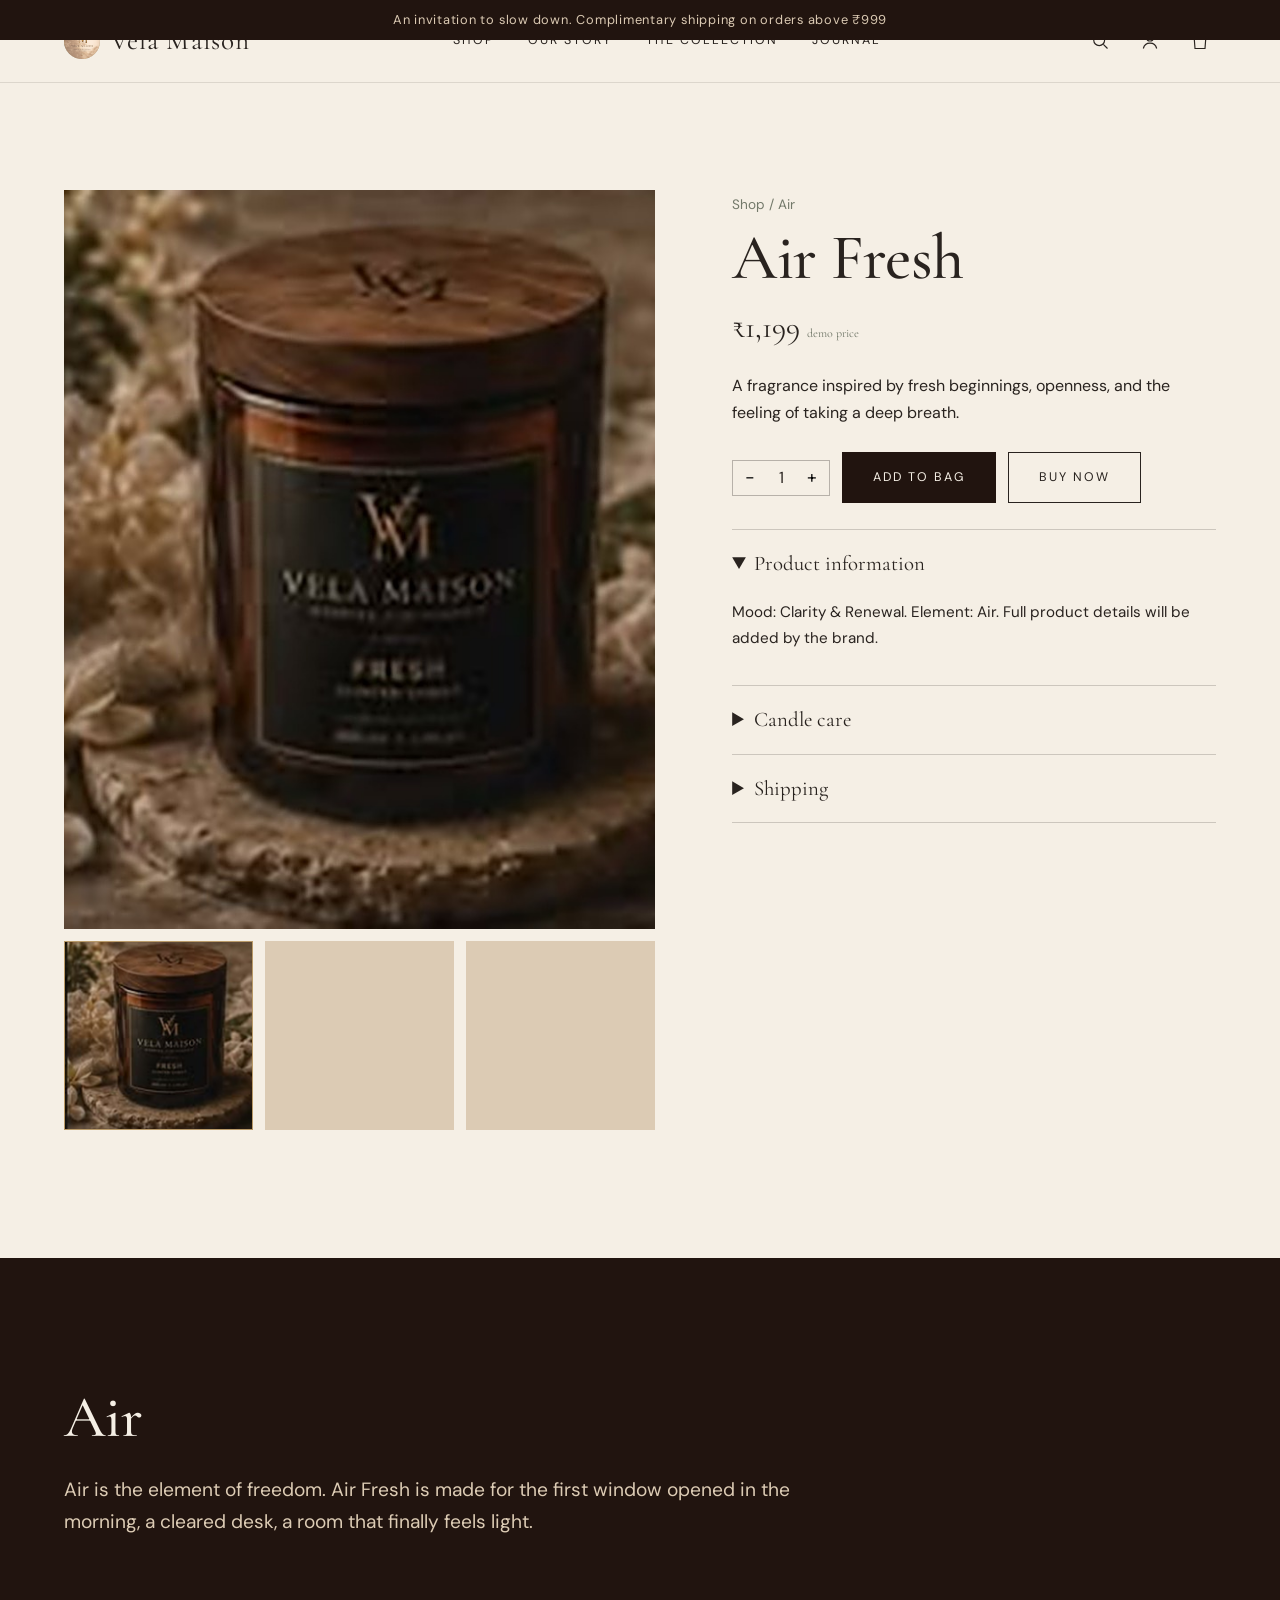
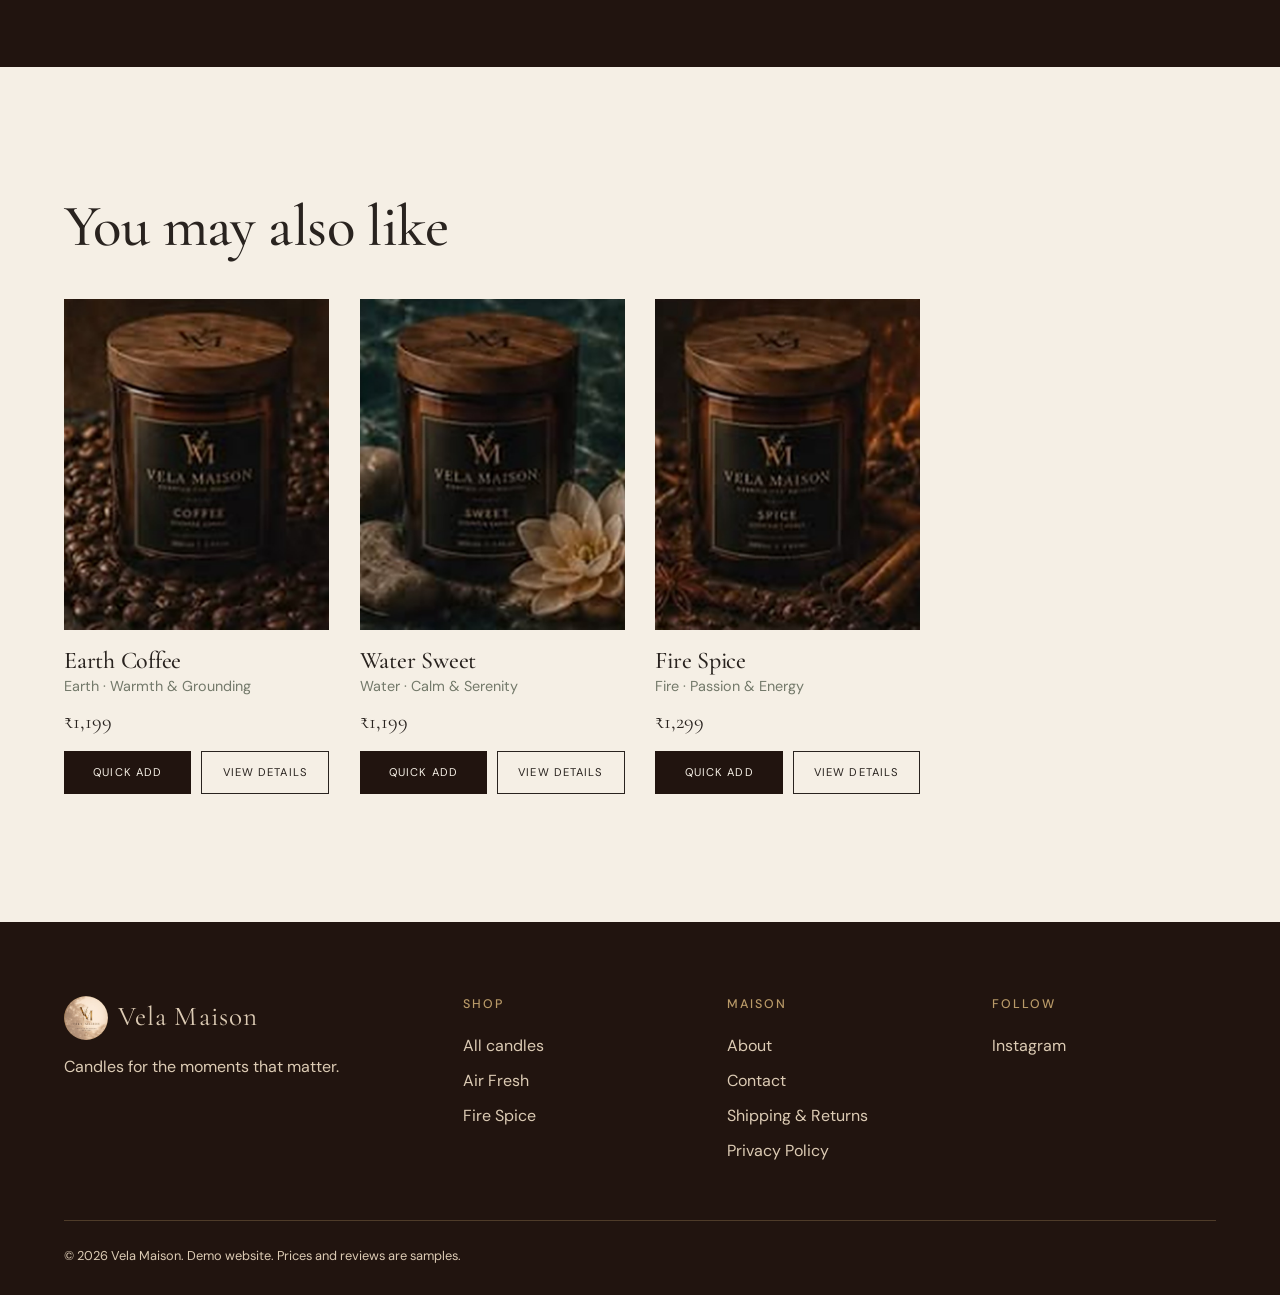
==== product.html @ 2ea5ef2b "Replace with new multi-page Vela Maison store" ====
<!doctype html><html lang="en"><head><title>Product | Vela Maison</title><meta name="description" content="Vela Maison scented candle."><meta charset="utf-8"><meta name="viewport" content="width=device-width,initial-scale=1"><link rel="preconnect" href="https://fonts.googleapis.com"><link rel="preconnect" href="https://fonts.gstatic.com" crossorigin><link href="https://fonts.googleapis.com/css2?family=Cormorant+Garamond:ital,wght@0,400;0,500;0,600;1,400&family=DM+Sans:wght@400;500&display=swap" rel="stylesheet"><link rel="icon" href="assets/images/favicon.png"><link rel="stylesheet" href="assets/css/style.css"></head>
<body><main><section class="wrap" style="padding-top:0"><div class="pdp" id="pdp"></div></section><section class="wrap dark"><div id="pStory"></div></section><section class="wrap"><h2 style="margin-bottom:40px">You may also like</h2><div class="grid" id="related" style="grid-template-columns:repeat(auto-fill,minmax(240px,1fr))"></div></section></main><script src="assets/js/cart.js"></script><script src="assets/js/main.js"></script></body></html>
---- assets/css/style.css ----
:root{--esp:#21140F;--ivory:#F5EFE5;--gold:#B99A68;--beige:#DCCBB4;--char:#29231F;--sage:#73796A;--serif:'Cormorant Garamond',Georgia,serif;--sans:'DM Sans',system-ui,sans-serif;--pad:clamp(20px,5vw,72px)}
*{box-sizing:border-box;margin:0}html{scroll-behavior:smooth}
body{font:16px/1.7 var(--sans);color:var(--char);background:var(--ivory);overflow-x:hidden}
img{max-width:100%;display:block}a{color:inherit;text-decoration:none}button{font:inherit;cursor:pointer}
:focus-visible{outline:2px solid var(--gold);outline-offset:3px}
h1,h2,h3{font-family:var(--serif);font-weight:500;line-height:1.08;letter-spacing:-.01em}
h1{font-size:clamp(2.8rem,7vw,6rem)}h2{font-size:clamp(2.2rem,4.6vw,3.8rem)}h3{font-size:1.6rem}
p{max-width:60ch}.wrap{padding:clamp(64px,10vw,136px) var(--pad)}
.dark{background:var(--esp);color:var(--ivory)}.dark p{color:var(--beige)}.sand{background:#EBE2D3}
.ann{background:var(--esp);color:var(--beige);text-align:center;font-size:.8rem;letter-spacing:.06em;padding:9px 12px;position:relative;z-index:60}
header{position:fixed;top:36px;left:0;right:0;z-index:50;transition:background .4s,color .4s;color:var(--char)}
header.solid{background:var(--ivory);box-shadow:0 1px 0 rgba(41,35,31,.12);top:0}
.over header:not(.solid){color:var(--ivory)}
.bar{display:flex;align-items:center;justify-content:space-between;padding:18px var(--pad)}
.logo{font-family:var(--serif);font-size:1.7rem;letter-spacing:.04em}
nav.main{display:flex;gap:34px;font-size:.78rem;letter-spacing:.16em;text-transform:uppercase}
nav.main a{padding:4px 0;border-bottom:1px solid transparent;transition:border-color .3s}nav.main a:hover{border-color:currentColor}
.icons{display:flex;gap:18px;align-items:center}.ib{background:none;border:0;color:inherit;position:relative;padding:6px;display:grid}
.ib svg{width:20px;height:20px;stroke:currentColor;fill:none;stroke-width:1.4}
.count{position:absolute;top:-2px;right:-4px;background:var(--gold);color:var(--esp);font-size:.65rem;min-width:16px;height:16px;border-radius:8px;display:grid;place-items:center}
.count[hidden]{display:none}.burger{display:none}
.ph{position:relative;background:var(--beige) center/cover no-repeat;overflow:hidden;display:grid;place-items:center;color:var(--char);font-size:.78rem;text-align:center;padding:12px}
.ph::after{content:'Image needed: ' attr(data-src);opacity:.7;border:1px dashed rgba(41,35,31,.4);padding:6px 10px;max-width:90%;word-break:break-all}
.ph.has::after{display:none}.dark .ph{background-color:#3a261c;color:var(--beige)}.dark .ph::after{border-color:rgba(220,203,180,.4)}
.btn{display:inline-block;border:1px solid currentColor;background:none;color:inherit;padding:14px 30px;font-size:.78rem;letter-spacing:.16em;text-transform:uppercase;transition:background .35s,color .35s,border-color .35s;text-align:center}
.btn:hover{background:var(--esp);color:var(--ivory);border-color:var(--esp)}
.btn.fill{background:var(--esp);color:var(--ivory);border-color:var(--esp)}.btn.fill:hover{background:var(--gold);border-color:var(--gold);color:var(--esp)}
.dark .btn:hover,.hero .btn:hover{background:var(--ivory);color:var(--esp);border-color:var(--ivory)}
.dark .btn.fill,.hero .btn.fill{background:var(--gold);border-color:var(--gold);color:var(--esp)}
.btn:disabled{opacity:.4;cursor:not-allowed}
.hero{position:relative;min-height:100svh;display:flex;align-items:flex-end;color:var(--ivory);background:var(--esp)}
.hero>.ph{position:absolute;inset:0;background-color:#3a261c;color:var(--beige)}
.hero>.ph::before{content:'';position:absolute;inset:0;background:linear-gradient(to top,rgba(33,20,15,.82),rgba(33,20,15,.15) 60%)}
.hero>.ph::after{position:absolute;top:150px;right:var(--pad);border-color:rgba(220,203,180,.4)}
.hero-in{position:relative;z-index:2;padding:0 var(--pad) clamp(56px,9vw,110px);max-width:980px}
.hero p{margin:24px 0 36px;font-size:1.1rem;color:var(--beige)}.hero .btns{display:flex;gap:14px;flex-wrap:wrap}
.hero-in>*{animation:rise 1s both}.hero-in p{animation-delay:.2s}.hero-in .btns{animation-delay:.4s}
@keyframes rise{from{opacity:0;transform:translateY(22px)}}
.split{display:grid;grid-template-columns:1.1fr .9fr;gap:clamp(32px,7vw,110px);align-items:center}
.split.flip{grid-template-columns:.9fr 1.1fr}.split .ph{aspect-ratio:4/5}.split.flip .ph{order:-1}
.split h2,.split h1{margin-bottom:26px}.split p{margin-bottom:20px}.split .btn{margin-top:14px}
.head{display:flex;justify-content:space-between;align-items:end;gap:20px;margin-bottom:48px;flex-wrap:wrap}
.grid{display:grid;grid-template-columns:repeat(4,1fr);gap:clamp(16px,2.4vw,36px)}
.card .ph{aspect-ratio:4/5;transition:transform .9s}.card .imgw{overflow:hidden;display:block}.card:hover .ph{transform:scale(1.04)}
.card h3{margin-top:18px;font-size:1.5rem}.card .mood{font-size:.9rem;color:var(--sage)}.card .row{margin-top:6px}
.price{font-family:var(--serif);font-size:1.3rem}.card .acts{display:flex;gap:10px;margin-top:12px}
.card .acts .btn{flex:1;padding:11px 8px;font-size:.7rem;letter-spacing:.1em}
.demo{font-size:.78rem;color:var(--sage);margin-top:28px}
.elements{display:grid;grid-template-columns:repeat(4,1fr);gap:clamp(16px,2.4vw,32px);margin-top:56px}
.elements .ph{aspect-ratio:3/4;margin-bottom:18px}.elements h3{color:var(--gold)}.elements p{font-size:.95rem}
.mag{display:grid;grid-template-columns:1.4fr 1fr;gap:24px;margin-top:48px}
.mag .ph:nth-child(1){grid-row:span 2;min-height:560px}.mag .ph:nth-child(2),.mag .ph:nth-child(3){min-height:268px}
.quotes{display:grid;grid-template-columns:repeat(3,1fr);gap:48px;margin-top:48px}
blockquote{border-top:1px solid var(--gold);padding-top:22px;font-family:var(--serif);font-size:1.5rem;line-height:1.35}
blockquote cite{display:block;font:.85rem var(--sans);color:var(--sage);margin-top:14px}
.nl{text-align:center}.nl p,.nl h2{margin-inline:auto}.nl form{display:flex;max-width:520px;margin:34px auto 0;border-bottom:1px solid var(--gold)}
.nl input{flex:1;background:none;border:0;color:inherit;padding:14px 4px;font:inherit}.nl input:focus{outline:0}.nl button{border:0}
#nlmsg{margin:16px auto 0;color:var(--char);min-height:1.5em}
footer{background:var(--esp);color:var(--beige);padding:72px var(--pad) 28px}
.fgrid{display:grid;grid-template-columns:1.6fr repeat(3,1fr);gap:40px;padding-bottom:48px;border-bottom:1px solid rgba(185,154,104,.3)}
footer h4{font-family:var(--sans);font-size:.78rem;letter-spacing:.16em;text-transform:uppercase;color:var(--gold);margin-bottom:16px;font-weight:500}
footer li{list-style:none;margin-bottom:8px}footer ul{padding:0}footer a:hover{color:var(--ivory)}.copy{padding-top:24px;font-size:.8rem;max-width:none}
.drawer{position:fixed;top:0;right:0;bottom:0;width:min(440px,100%);background:var(--ivory);z-index:90;transform:translateX(100%);visibility:hidden;transition:transform .45s cubic-bezier(.2,.7,.2,1),visibility .45s;display:flex;flex-direction:column;box-shadow:-12px 0 40px rgba(33,20,15,.18)}
.drawer.open{transform:none;visibility:visible}.drawer.left{right:auto;left:0;transform:translateX(-100%);width:min(340px,86%)}.drawer.left.open{transform:none}
.scrim{position:fixed;inset:0;background:rgba(33,20,15,.5);z-index:80;opacity:0;pointer-events:none;transition:opacity .4s}.scrim.on{opacity:1;pointer-events:auto}
.dh{display:flex;justify-content:space-between;align-items:center;padding:24px;border-bottom:1px solid rgba(41,35,31,.15)}
.dh h3{font-size:1.7rem}.db{flex:1;overflow:auto;padding:24px}.df{padding:24px;border-top:1px solid rgba(41,35,31,.15)}
.line{display:grid;grid-template-columns:76px 1fr auto;gap:16px;padding-bottom:20px;margin-bottom:20px;border-bottom:1px solid rgba(41,35,31,.1)}
.line .ph{aspect-ratio:1;font-size:0;padding:0}.line .ph::after{display:none}.line h4{font-family:var(--serif);font-size:1.25rem;font-weight:500}
.qty{display:inline-flex;border:1px solid rgba(41,35,31,.3);align-items:center}.qty button{background:none;border:0;width:34px;height:34px;font-size:1.1rem}.qty span{min-width:28px;text-align:center}
.rm{background:none;border:0;font-size:.75rem;text-decoration:underline;color:var(--sage);display:block;margin-top:6px}
.sub{display:flex;justify-content:space-between;font-family:var(--serif);font-size:1.4rem;margin-bottom:14px}.df .btn{width:100%}
.mnav{display:flex;flex-direction:column;padding:24px;gap:18px;font-family:var(--serif);font-size:1.8rem}
.modal{position:fixed;inset:0;z-index:95;display:none;place-items:center;padding:16px}.modal.open{display:grid}
.mbox{background:var(--ivory);max-width:880px;width:100%;max-height:92vh;overflow:auto;position:relative;animation:rise .4s}
.mbox .x{position:absolute;top:10px;right:14px;z-index:3}
.qv{display:grid;grid-template-columns:1fr 1fr}.qv .ph{aspect-ratio:4/5}.qv .info{padding:44px 36px}.qv .info p{margin:14px 0 22px}
.buy{display:flex;gap:12px;flex-wrap:wrap;align-items:center;margin:26px 0}
.search{align-items:start;padding-top:12vh}.search .mbox{max-width:640px;padding:28px}.search input{width:100%;border:0;border-bottom:1px solid var(--gold);background:none;padding:12px 0;font:1.6rem var(--serif)}.search input:focus{outline:0}
.sres a{display:flex;justify-content:space-between;gap:12px;padding:14px 0;border-bottom:1px solid rgba(41,35,31,.1);font-family:var(--serif);font-size:1.3rem}
.co{padding:40px;max-width:520px}.co .note{background:#EBE2D3;padding:14px 16px;font-size:.9rem;margin:16px 0 22px;border-left:2px solid var(--gold)}
.co li{list-style:none;display:flex;justify-content:space-between;padding:8px 0;border-bottom:1px solid rgba(41,35,31,.1)}.co ul{padding:0;margin-bottom:16px}
.page-top{padding-top:170px}.filters{display:flex;gap:10px;flex-wrap:wrap;margin:28px 0 44px}
.chip{background:none;border:1px solid rgba(41,35,31,.3);padding:8px 20px;font-size:.78rem;letter-spacing:.12em;text-transform:uppercase}.chip.on{background:var(--esp);color:var(--ivory);border-color:var(--esp)}
.pdp{display:grid;grid-template-columns:1.1fr .9fr;gap:clamp(28px,6vw,90px);padding-top:150px}
.gal .ph.main{aspect-ratio:4/5}.thumbs{display:grid;grid-template-columns:repeat(3,1fr);gap:12px;margin-top:12px}.thumbs .ph{aspect-ratio:1;cursor:pointer;border:1px solid transparent;font-size:0;padding:0}.thumbs .ph::after{display:none}.thumbs .ph.on{border-color:var(--gold)}
.pdp .info h1{font-size:clamp(2.6rem,5vw,4.2rem);margin:6px 0 10px}.pdp .price{font-size:1.9rem}.pdp .info p{margin:18px 0}
details{border-top:1px solid rgba(41,35,31,.2);padding:16px 0}details:last-of-type{border-bottom:1px solid rgba(41,35,31,.2)}summary{cursor:pointer;font-family:var(--serif);font-size:1.3rem}details p{margin-top:10px;font-size:.95rem}
.crumb{font-size:.85rem;color:var(--sage)}
@media(max-width:960px){nav.main{display:none}.burger{display:grid}.grid,.elements{grid-template-columns:repeat(2,1fr)}.split,.split.flip,.pdp,.quotes,.mag,.qv{grid-template-columns:1fr}.split.flip .ph{order:0}.fgrid{grid-template-columns:1fr 1fr}.mag .ph:nth-child(n){min-height:300px;grid-row:auto}}
@media(max-width:520px){.grid{gap:14px}.card .acts{flex-direction:column}.fgrid{grid-template-columns:1fr}.bar{padding:14px 20px}.co,.qv .info{padding:28px 22px}}
@media(prefers-reduced-motion:reduce){*{animation:none!important;transition:none!important}html{scroll-behavior:auto}}
.logo{display:flex;align-items:center;gap:10px}
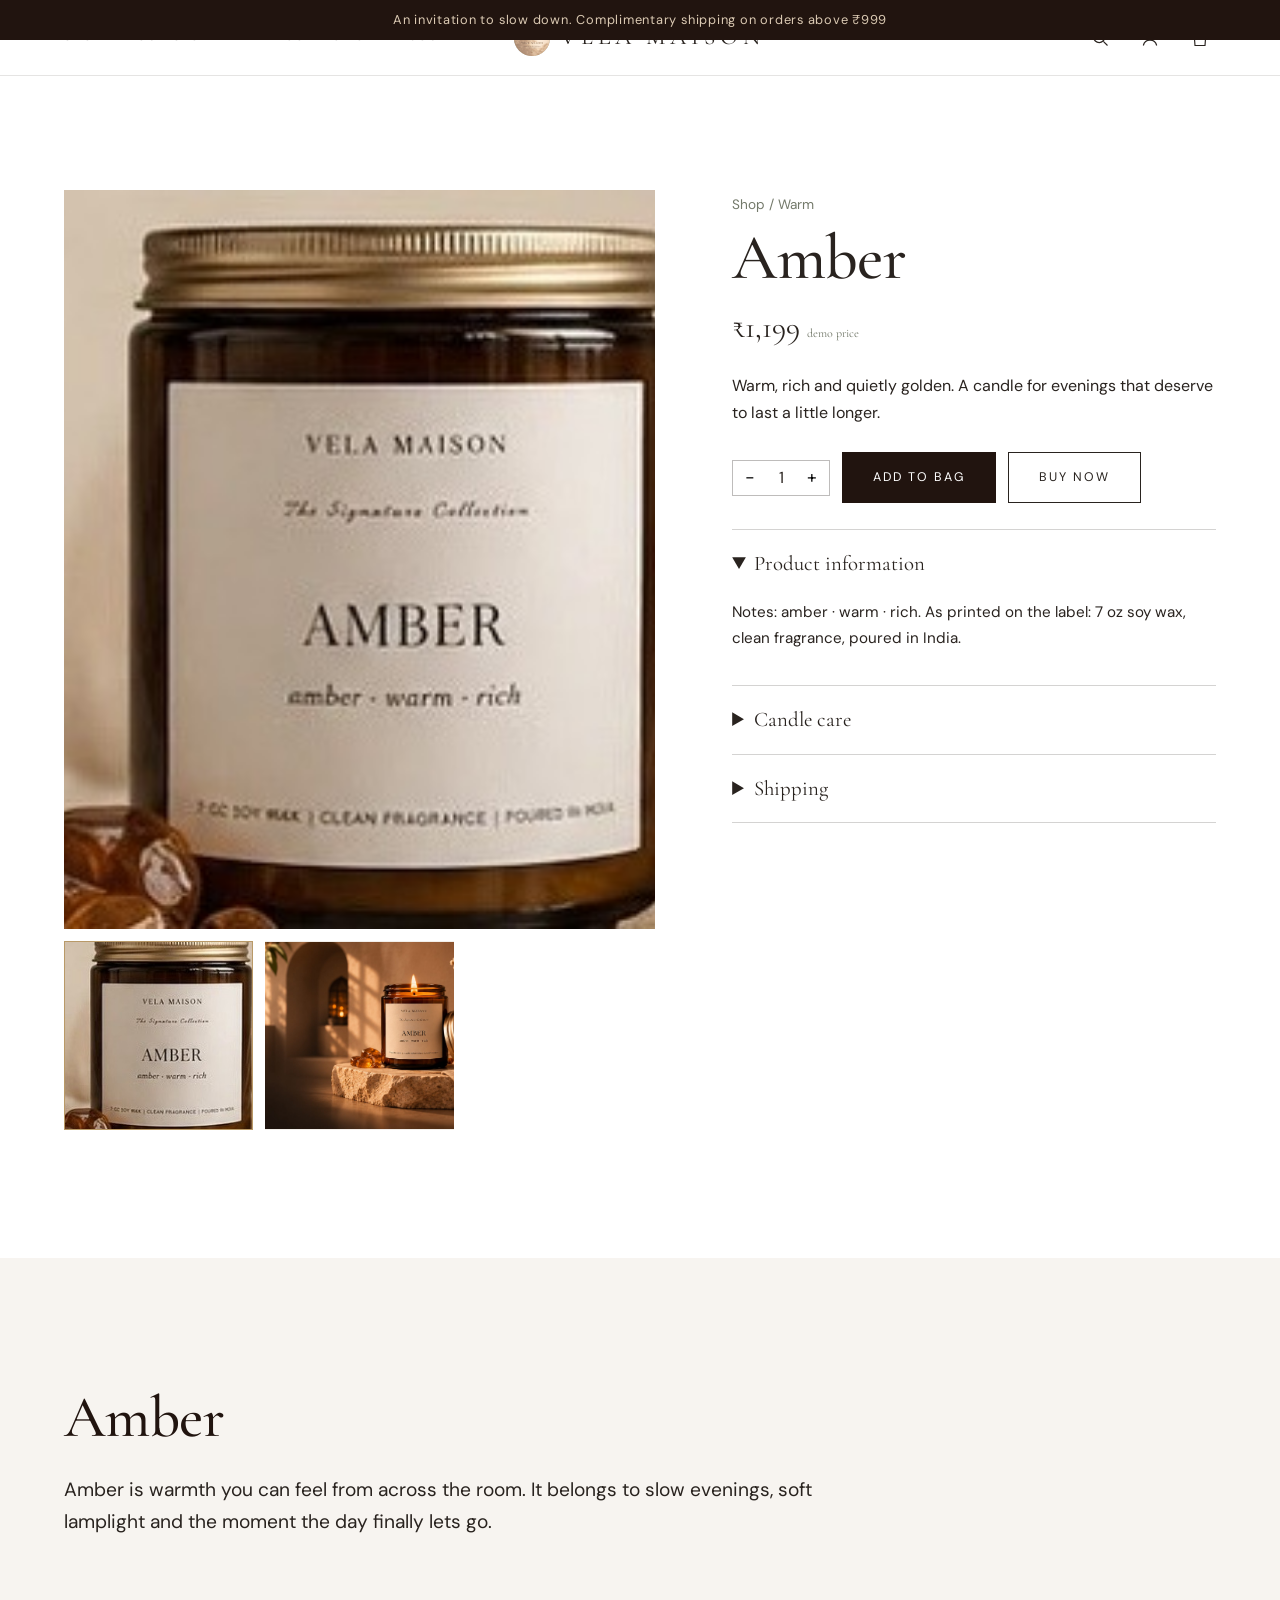
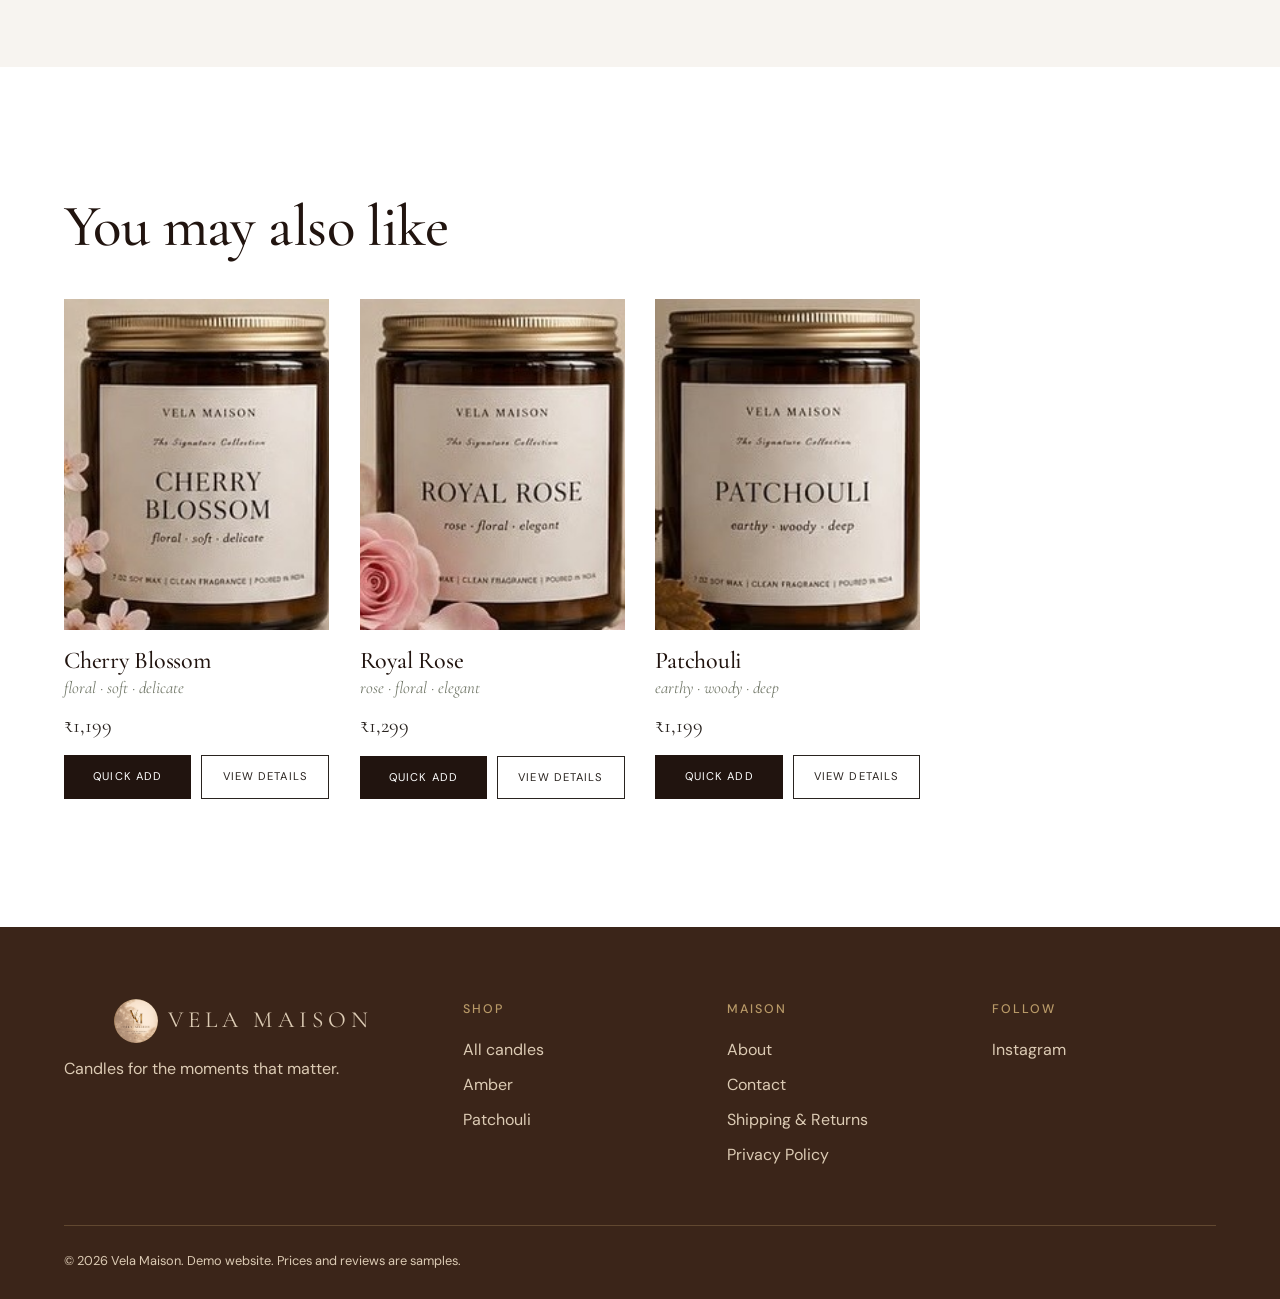
==== commit c4f91404: "New products, white theme" ====
--- a/product.html
+++ b/product.html
@@ -1,2 +1,2 @@
 <!doctype html><html lang="en"><head><title>Product | Vela Maison</title><meta name="description" content="Vela Maison scented candle."><meta charset="utf-8"><meta name="viewport" content="width=device-width,initial-scale=1"><link rel="preconnect" href="https://fonts.googleapis.com"><link rel="preconnect" href="https://fonts.gstatic.com" crossorigin><link href="https://fonts.googleapis.com/css2?family=Cormorant+Garamond:ital,wght@0,400;0,500;0,600;1,400&family=DM+Sans:wght@400;500&display=swap" rel="stylesheet"><link rel="icon" href="assets/images/favicon.png"><link rel="stylesheet" href="assets/css/style.css"></head>
-<body><main><section class="wrap" style="padding-top:0"><div class="pdp" id="pdp"></div></section><section class="wrap dark"><div id="pStory"></div></section><section class="wrap"><h2 style="margin-bottom:40px">You may also like</h2><div class="grid" id="related" style="grid-template-columns:repeat(auto-fill,minmax(240px,1fr))"></div></section></main><script src="assets/js/cart.js"></script><script src="assets/js/main.js"></script></body></html>
+<body><main><section class="wrap" style="padding-top:0"><div class="pdp" id="pdp"></div></section><section class="wrap sand"><div id="pStory"></div></section><section class="wrap"><h2 style="margin-bottom:40px">You may also like</h2><div class="grid" id="related" style="grid-template-columns:repeat(auto-fill,minmax(240px,1fr))"></div></section></main><script src="assets/js/cart.js"></script><script src="assets/js/main.js"></script></body></html>
--- a/assets/css/style.css
+++ b/assets/css/style.css
@@ -91,3 +91,23 @@
 @media(max-width:520px){.grid{gap:14px}.card .acts{flex-direction:column}.fgrid{grid-template-columns:1fr}.bar{padding:14px 20px}.co,.qv .info{padding:28px 22px}}
 @media(prefers-reduced-motion:reduce){*{animation:none!important;transition:none!important}html{scroll-behavior:auto}}
 .logo{display:flex;align-items:center;gap:10px}
+.hero>.ph{background-position:72% 50%}
+/* white theme, inspired by editorial luxury candle sites */
+:root{--ivory:#fff;--line:#E9E4DD}
+body{background:#fff}.sand{background:#F7F4F0}.co .note{background:#F7F4F0}
+.ph{background-color:#F3EFEA}.hero>.ph{background-color:#3a261c}
+main h2,main h3{color:var(--esp)}
+.bar{display:grid;grid-template-columns:1fr auto 1fr;align-items:center}
+.lft{display:flex;align-items:center;gap:20px}.icons{justify-content:flex-end}
+.logo{font-size:1.45rem;letter-spacing:.22em;text-transform:uppercase;justify-content:center}
+nav.main{font-size:.72rem;letter-spacing:.18em}
+.head{align-items:center}.aside{display:flex;align-items:center;gap:22px;font-size:.9rem;color:var(--sage)}.aside span{max-width:26ch;line-height:1.4}
+.btn.tan{background:#C9A27A;border-color:#C9A27A;color:var(--esp);padding:10px 22px;font-size:.7rem}.btn.tan:hover{background:var(--esp);border-color:var(--esp);color:#fff}
+.card .mood{font-style:italic;font-family:var(--serif);font-size:1.05rem}
+.strip{display:grid;grid-template-columns:repeat(4,1fr);border-top:1px solid var(--line);border-bottom:1px solid var(--line);text-align:center}
+.strip div{padding:30px 12px;display:flex;flex-direction:column;gap:2px}.strip div+div{border-left:1px solid var(--line)}
+.strip b{font:500 .75rem var(--sans);letter-spacing:.16em;text-transform:uppercase;color:var(--esp)}.strip span{font-size:.85rem;color:var(--sage)}
+.fam{margin-top:28px;max-width:420px}.fam a{display:block;padding:14px 0;border-top:1px solid var(--line);font:1.6rem var(--serif);transition:padding .3s,color .3s}.fam a:last-child{border-bottom:1px solid var(--line)}.fam a:hover{padding-left:10px;color:var(--gold)}
+.elements h3{color:var(--esp)}
+footer{background:#3B2519}
+@media(max-width:960px){.logo{font-size:1.05rem;letter-spacing:.16em}.strip{grid-template-columns:1fr 1fr}.strip div:nth-child(3){border-left:0}.strip div:nth-child(n+3){border-top:1px solid var(--line)}.aside span{display:none}}
